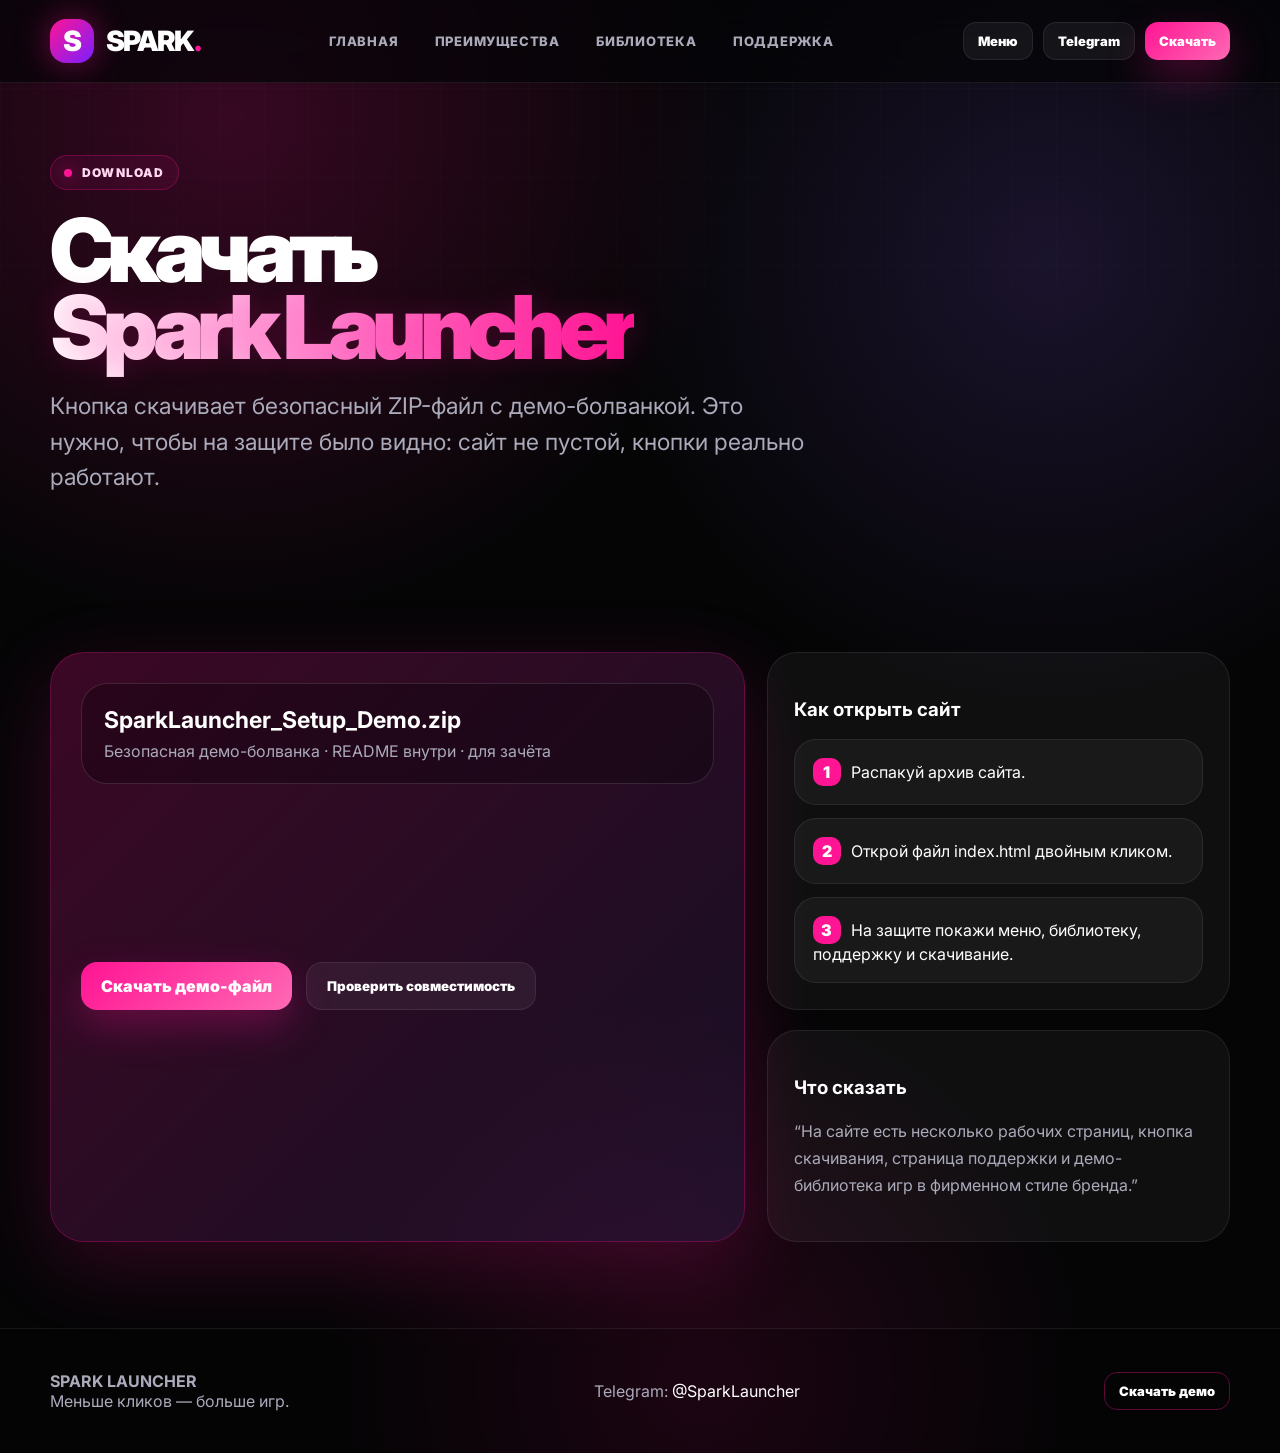
==== download.html @ b0c420d9 "SITE" ====
<!DOCTYPE html>
<html lang="ru">
<head>
  <meta charset="UTF-8">
  <meta name="viewport" content="width=device-width, initial-scale=1.0">
  <title>Скачать | Spark Launcher</title>
  <meta name="description" content="Скачать демо-болванку Spark Launcher для показа сайта на зачёте.">
  <link rel="preconnect" href="https://fonts.googleapis.com">
  <link rel="preconnect" href="https://fonts.gstatic.com" crossorigin>
  <link href="https://fonts.googleapis.com/css2?family=Inter:wght@400;600;700;800;900&display=swap" rel="stylesheet">
  <link rel="stylesheet" href="assets/css/style.css">
</head>
<body>
  <nav class="nav">
    <div class="wrap nav-inner">
      <a class="logo" href="index.html" aria-label="Spark Launcher главная">
        <span class="logo-mark">S</span><span>SPARK<span class="logo-dot">.</span></span>
      </a>
      <div class="nav-links" data-menu>
        <a href="index.html">Главная</a>
        <a href="features.html">Преимущества</a>
        <a href="library.html">Библиотека</a>
        <a href="support.html">Поддержка</a>
      </div>
      <div class="nav-actions">
        <button class="btn btn-ghost btn-small mobile-toggle" data-menu-toggle type="button">Меню</button>
        <a class="btn btn-ghost btn-small desktop-only" href="https://t.me/SparkLauncher" target="_blank" rel="noopener">Telegram</a>
        <a class="btn btn-primary btn-small" href="download.html">Скачать</a>
      </div>
    </div>
  </nav>
  <main>
    <section class="page-hero">
      <div class="wrap">
        <div class="kicker">Download</div>
        <h1>Скачать<br><span class="gradient-text">Spark Launcher</span></h1>
        <p class="lead">Кнопка скачивает безопасный ZIP-файл с демо-болванкой. Это нужно, чтобы на защите было видно: сайт не пустой, кнопки реально работают.</p>
      </div>
    </section>
    <section class="section">
      <div class="wrap download-box">
        <div class="download-visual">
          <div>
            <div class="file-card">
              <b>SparkLauncher_Setup_Demo.zip</b>
              <span style="color:var(--muted)">Безопасная демо-болванка · README внутри · для зачёта</span>
            </div>
          </div>
          <div class="hero-actions">
            <a class="btn btn-primary" href="downloads/SparkLauncher_Setup_Demo.zip" download data-download-toast>Скачать демо-файл</a>
            <button class="btn btn-ghost" type="button" data-check-compat>Проверить совместимость</button>
          </div>
          <p data-compat-result style="color:var(--muted);min-height:24px;margin:0"></p>
        </div>
        <div class="mini-panels">
          <div class="mini-panel">
            <h3>Как открыть сайт</h3>
            <div class="steps">
              <div class="step">Распакуй архив сайта.</div>
              <div class="step">Открой файл index.html двойным кликом.</div>
              <div class="step">На защите покажи меню, библиотеку, поддержку и скачивание.</div>
            </div>
          </div>
          <div class="mini-panel">
            <h3>Что сказать</h3>
            <p style="color:var(--muted);line-height:1.7">“На сайте есть несколько рабочих страниц, кнопка скачивания, страница поддержки и демо-библиотека игр в фирменном стиле бренда.”</p>
          </div>
        </div>
      </div>
    </section>
  </main>

  <footer class="footer">
    <div class="wrap footer-grid">
      <div><b>SPARK LAUNCHER</b><br><span>Меньше кликов — больше игр.</span></div>
      <div>Telegram: <a href="https://t.me/SparkLauncher" target="_blank" rel="noopener">@SparkLauncher</a></div>
      <a href="download.html" class="btn btn-line btn-small">Скачать демо</a>
    </div>
  </footer>
  <div class="toast" role="status" aria-live="polite"></div>
  <script src="assets/js/main.js"></script>
</body>
</html>
---- assets/css/style.css ----
:root{
  --bg:#050506;
  --bg-2:#090910;
  --panel:#111118;
  --panel-2:#171721;
  --line:rgba(255,255,255,.08);
  --text:#fff;
  --muted:#aaaaba;
  --muted-2:#777786;
  --pink:#ff1493;
  --pink-2:#ff69b4;
  --pink-3:#ff2daa;
  --purple:#8b5cf6;
  --ok:#43ffb2;
  --shadow:0 24px 80px rgba(255,20,147,.18);
  --radius:28px;
}

*{box-sizing:border-box}
html{scroll-behavior:smooth}
body{
  margin:0;
  font-family:Inter,Arial,sans-serif;
  color:var(--text);
  background:
    radial-gradient(circle at 18% 8%, rgba(255,20,147,.20), transparent 30%),
    radial-gradient(circle at 82% 18%, rgba(139,92,246,.16), transparent 28%),
    radial-gradient(circle at 55% 95%, rgba(255,20,147,.12), transparent 25%),
    var(--bg);
  min-height:100vh;
  overflow-x:hidden;
}

body::before{
  content:"";
  position:fixed;
  inset:0;
  pointer-events:none;
  background-image:
    linear-gradient(rgba(255,255,255,.025) 1px,transparent 1px),
    linear-gradient(90deg,rgba(255,255,255,.025) 1px,transparent 1px);
  background-size:44px 44px;
  mask-image:linear-gradient(to bottom,rgba(0,0,0,.7),transparent 80%);
  z-index:-3;
}

body::after{
  content:"";
  position:fixed;
  inset:0;
  pointer-events:none;
  background:linear-gradient(90deg,transparent,rgba(255,20,147,.045),transparent);
  transform:translateX(-100%);
  animation:scan 7s infinite;
  z-index:-2;
}

@keyframes scan{0%{transform:translateX(-100%)}45%,100%{transform:translateX(100%)}}
@keyframes float{0%,100%{transform:translateY(0)}50%{transform:translateY(-14px)}}
@keyframes pulseGlow{0%,100%{box-shadow:0 0 22px rgba(255,20,147,.2)}50%{box-shadow:0 0 48px rgba(255,20,147,.42)}}
@keyframes fadeUp{from{opacity:0;transform:translateY(18px)}to{opacity:1;transform:translateY(0)}}

.wrap{width:min(1180px,calc(100% - 40px));margin:0 auto}

.nav{
  position:sticky;
  top:0;
  z-index:50;
  backdrop-filter:blur(18px);
  background:rgba(5,5,8,.72);
  border-bottom:1px solid var(--line);
}
.nav-inner{height:82px;display:flex;align-items:center;justify-content:space-between;gap:20px}
.logo{display:flex;align-items:center;gap:12px;text-decoration:none;color:#fff;font-weight:900;letter-spacing:-.06em;font-size:28px}
.logo-mark{
  width:44px;height:44px;border-radius:16px;
  display:grid;place-items:center;
  background:linear-gradient(135deg,var(--pink),#7b1fff);
  box-shadow:0 0 34px rgba(255,20,147,.44);
  letter-spacing:-.05em;
}
.logo-dot{color:var(--pink)}
.nav-links{display:flex;gap:8px;align-items:center}
.nav-links a{
  color:var(--muted);
  text-decoration:none;
  font-size:13px;
  font-weight:800;
  text-transform:uppercase;
  letter-spacing:.06em;
  padding:12px 14px;
  border-radius:14px;
  transition:.22s ease;
}
.nav-links a:hover,.nav-links a.active{color:#fff;background:rgba(255,255,255,.06)}
.nav-actions{display:flex;align-items:center;gap:10px}
.mobile-toggle{display:none}

.btn{
  appearance:none;
  border:0;
  cursor:pointer;
  text-decoration:none;
  display:inline-flex;
  align-items:center;
  justify-content:center;
  gap:10px;
  min-height:48px;
  padding:0 20px;
  border-radius:16px;
  font-weight:900;
  color:#fff;
  transition:.22s ease;
  font-family:inherit;
  white-space:nowrap;
}
.btn-primary{
  background:linear-gradient(135deg,var(--pink),var(--pink-2));
  box-shadow:0 16px 40px rgba(255,20,147,.28);
}
.btn-primary:hover{transform:translateY(-2px) scale(1.02);box-shadow:0 20px 55px rgba(255,20,147,.38)}
.btn-ghost{background:rgba(255,255,255,.06);border:1px solid rgba(255,255,255,.08);color:#fff}
.btn-ghost:hover{background:rgba(255,255,255,.11);border-color:rgba(255,20,147,.35)}
.btn-line{background:transparent;border:1px solid rgba(255,20,147,.36);color:#fff}
.btn-line:hover{background:rgba(255,20,147,.12);border-color:var(--pink)}
.btn-small{min-height:38px;padding:0 14px;border-radius:13px;font-size:13px}

.hero{position:relative;padding:92px 0 66px;min-height:calc(100vh - 82px);display:flex;align-items:center}
.hero-grid{display:grid;grid-template-columns:1.03fr .97fr;gap:54px;align-items:center}
.kicker{
  display:inline-flex;align-items:center;gap:10px;
  padding:9px 13px;
  border-radius:999px;
  color:#ffd7ef;
  font-size:12px;font-weight:900;letter-spacing:.1em;text-transform:uppercase;
  border:1px solid rgba(255,20,147,.28);
  background:rgba(255,20,147,.08);
}
.kicker::before{content:"";width:8px;height:8px;border-radius:50%;background:var(--pink);box-shadow:0 0 18px var(--pink)}
h1{font-size:clamp(58px,8vw,118px);line-height:.88;margin:22px 0 22px;letter-spacing:-.075em;font-weight:950}
.gradient-text{background:linear-gradient(90deg,#fff,#ff7dcb,var(--pink));-webkit-background-clip:text;background-clip:text;color:transparent;text-shadow:0 0 30px rgba(255,20,147,.18)}
.lead{font-size:clamp(18px,2.4vw,23px);line-height:1.55;color:var(--muted);max-width:640px;margin:0 0 34px}
.hero-actions{display:flex;gap:14px;flex-wrap:wrap;align-items:center}
.note{color:var(--muted-2);font-size:13px;margin-top:17px;letter-spacing:.08em;text-transform:uppercase}
.stats{display:grid;grid-template-columns:repeat(3,1fr);gap:14px;margin-top:44px;max-width:650px}
.stat{padding:18px;border-radius:22px;background:rgba(255,255,255,.045);border:1px solid var(--line)}
.stat strong{display:block;font-size:26px;color:#fff;letter-spacing:-.06em}
.stat span{font-size:13px;color:var(--muted-2)}

.launcher-card{
  position:relative;
  border:1px solid rgba(255,255,255,.10);
  background:linear-gradient(180deg,rgba(255,255,255,.09),rgba(255,255,255,.035));
  border-radius:34px;
  padding:16px;
  box-shadow:var(--shadow);
  animation:float 5s ease-in-out infinite;
}
.launcher-card::before{
  content:"";position:absolute;inset:-1px;border-radius:35px;padding:1px;
  background:linear-gradient(135deg,rgba(255,20,147,.88),transparent 32%,rgba(139,92,246,.55));
  -webkit-mask:linear-gradient(#000 0 0) content-box,linear-gradient(#000 0 0);
  -webkit-mask-composite:xor;mask-composite:exclude;pointer-events:none;
}
.window{overflow:hidden;border-radius:24px;background:#09090e;border:1px solid rgba(255,255,255,.08)}
.window-top{height:52px;display:flex;align-items:center;justify-content:space-between;padding:0 18px;border-bottom:1px solid rgba(255,255,255,.07);background:rgba(255,255,255,.03)}
.dots{display:flex;gap:8px}.dots i{width:11px;height:11px;border-radius:50%;display:block;background:var(--pink)}.dots i:nth-child(2){background:#ffbd2e}.dots i:nth-child(3){background:#28d45c}
.window-title{font-size:12px;color:var(--muted);font-weight:800;letter-spacing:.08em;text-transform:uppercase}
.window-body{display:grid;grid-template-columns:170px 1fr;min-height:450px}
.side{border-right:1px solid rgba(255,255,255,.07);padding:18px;background:rgba(255,255,255,.025)}
.side-item{display:flex;align-items:center;gap:10px;color:var(--muted);font-size:13px;font-weight:800;padding:12px;border-radius:14px;margin-bottom:7px}
.side-item.active{background:rgba(255,20,147,.14);color:#fff;border:1px solid rgba(255,20,147,.24)}
.main-panel{padding:20px}
.game-grid{display:grid;grid-template-columns:repeat(2,1fr);gap:14px}
.game-card{min-height:128px;border-radius:20px;background:linear-gradient(135deg,rgba(255,20,147,.25),rgba(139,92,246,.12)),#14141b;border:1px solid rgba(255,255,255,.08);padding:16px;display:flex;flex-direction:column;justify-content:space-between;position:relative;overflow:hidden}
.game-card::after{content:"";position:absolute;right:-40px;top:-40px;width:110px;height:110px;border-radius:50%;background:rgba(255,255,255,.09)}
.game-card b{font-size:16px;position:relative}.game-card span{font-size:12px;color:#ddd;position:relative}
.neon-line{height:8px;width:100%;border-radius:99px;background:linear-gradient(90deg,var(--pink),var(--purple),transparent);margin:18px 0;box-shadow:0 0 30px rgba(255,20,147,.4)}
.sync-box{display:flex;justify-content:space-between;gap:14px;align-items:center;border-radius:20px;padding:16px;background:rgba(255,255,255,.045);border:1px solid rgba(255,255,255,.08);margin-top:15px}
.sync-icons{display:flex;gap:8px}.sync-icons i{font-style:normal;width:34px;height:34px;border-radius:12px;display:grid;place-items:center;background:rgba(255,255,255,.08);font-size:12px;font-weight:900}

.section{padding:86px 0}
.section-head{display:flex;align-items:end;justify-content:space-between;gap:24px;margin-bottom:28px}
.eyebrow{color:var(--pink-2);font-weight:900;text-transform:uppercase;letter-spacing:.12em;font-size:12px;margin-bottom:10px}
h2{font-size:clamp(34px,4.5vw,62px);line-height:.95;letter-spacing:-.065em;margin:0}
.section-head p{color:var(--muted);max-width:480px;line-height:1.6;margin:0}
.cards{display:grid;grid-template-columns:repeat(3,1fr);gap:18px}
.card{background:linear-gradient(180deg,rgba(255,255,255,.065),rgba(255,255,255,.032));border:1px solid rgba(255,255,255,.08);border-radius:var(--radius);padding:26px;transition:.22s ease;position:relative;overflow:hidden}
.card:hover{transform:translateY(-5px);border-color:rgba(255,20,147,.36);box-shadow:0 20px 60px rgba(255,20,147,.11)}
.card .icon{width:54px;height:54px;border-radius:18px;display:grid;place-items:center;background:rgba(255,20,147,.12);border:1px solid rgba(255,20,147,.22);font-size:24px;margin-bottom:18px}
.card h3{font-size:22px;margin:0 0 9px;letter-spacing:-.04em}.card p{color:var(--muted);line-height:1.58;margin:0 0 18px}.card a{position:relative;z-index:2}

.price-panel{display:grid;grid-template-columns:1fr .75fr;gap:20px;align-items:stretch}
.price-card{padding:34px;border-radius:34px;background:linear-gradient(135deg,rgba(255,20,147,.22),rgba(139,92,246,.11)),rgba(255,255,255,.05);border:1px solid rgba(255,20,147,.24);box-shadow:var(--shadow)}
.price{font-size:78px;font-weight:950;letter-spacing:-.08em;line-height:1;margin:12px 0}.price small{font-size:24px;color:var(--muted)}
.list{display:grid;gap:12px;margin:24px 0}.list div{display:flex;gap:12px;align-items:flex-start;color:var(--muted);line-height:1.45}.check{color:var(--ok);font-weight:900}
.mini-panels{display:grid;gap:20px}.mini-panel{border-radius:30px;background:rgba(255,255,255,.045);border:1px solid var(--line);padding:26px}

.page-hero{padding:72px 0 36px}.page-hero h1{font-size:clamp(48px,7vw,88px)}.page-hero .lead{max-width:760px}
.feature-row{display:grid;grid-template-columns:.75fr 1fr;gap:22px;margin:22px 0;align-items:stretch}.feature-number{font-size:72px;font-weight:950;color:rgba(255,20,147,.42);letter-spacing:-.08em}.feature-content{border-radius:30px;padding:26px;border:1px solid var(--line);background:rgba(255,255,255,.045)}

.filters{display:flex;gap:10px;flex-wrap:wrap;margin-bottom:22px}.filter-btn.active{background:linear-gradient(135deg,var(--pink),var(--pink-2));border-color:transparent}.library-grid{display:grid;grid-template-columns:repeat(3,1fr);gap:18px}.library-game{padding:20px;border-radius:28px;border:1px solid var(--line);background:linear-gradient(135deg,rgba(255,20,147,.16),rgba(255,255,255,.035));min-height:230px;display:flex;flex-direction:column;justify-content:space-between;transition:.2s ease}.library-game:hover{transform:translateY(-4px);border-color:rgba(255,20,147,.34)}.cover{height:86px;border-radius:20px;background:radial-gradient(circle at 20% 20%,rgba(255,255,255,.26),transparent 28%),linear-gradient(135deg,var(--pink),#3911a8);margin-bottom:16px}.tag{display:inline-flex;border-radius:99px;padding:6px 10px;background:rgba(255,255,255,.075);color:#ddd;font-size:12px;font-weight:800}.game-actions{display:flex;gap:9px;margin-top:18px}

.faq{display:grid;gap:12px}.faq-item{border-radius:22px;border:1px solid var(--line);background:rgba(255,255,255,.045);overflow:hidden}.faq-q{width:100%;display:flex;justify-content:space-between;gap:16px;padding:20px;background:transparent;border:0;color:#fff;font:inherit;font-weight:900;cursor:pointer;text-align:left}.faq-a{display:none;color:var(--muted);line-height:1.6;padding:0 20px 20px}.faq-item.open .faq-a{display:block}.faq-item.open .faq-q span:last-child{transform:rotate(45deg)}

.form{display:grid;gap:13px}.input,.textarea{width:100%;border-radius:17px;border:1px solid var(--line);background:rgba(0,0,0,.24);color:#fff;padding:15px 16px;font:inherit;outline:none}.input:focus,.textarea:focus{border-color:rgba(255,20,147,.55);box-shadow:0 0 0 4px rgba(255,20,147,.08)}.textarea{min-height:120px;resize:vertical}

.download-box{display:grid;grid-template-columns:1.2fr .8fr;gap:22px;align-items:stretch}.download-visual{border-radius:34px;border:1px solid rgba(255,20,147,.25);background:linear-gradient(135deg,rgba(255,20,147,.22),rgba(139,92,246,.12));padding:30px;min-height:330px;display:flex;flex-direction:column;justify-content:space-between;box-shadow:var(--shadow);animation:pulseGlow 4s ease-in-out infinite}.file-card{padding:22px;border-radius:26px;background:rgba(0,0,0,.28);border:1px solid rgba(255,255,255,.12)}.file-card b{font-size:23px;display:block;margin-bottom:7px}.steps{counter-reset:step;display:grid;gap:13px}.step{counter-increment:step;border-radius:22px;background:rgba(255,255,255,.045);border:1px solid var(--line);padding:18px}.step::before{content:counter(step);display:inline-grid;place-items:center;width:28px;height:28px;border-radius:10px;background:var(--pink);font-weight:900;margin-right:10px}

.footer{padding:42px 0;border-top:1px solid var(--line);background:rgba(0,0,0,.18);color:var(--muted)}.footer-grid{display:flex;justify-content:space-between;gap:24px;align-items:center;flex-wrap:wrap}.footer a{color:#fff;text-decoration:none}
.toast{position:fixed;right:20px;bottom:20px;z-index:99;background:#111118;border:1px solid rgba(255,20,147,.36);box-shadow:0 18px 50px rgba(0,0,0,.45);border-radius:20px;padding:16px 18px;color:#fff;max-width:360px;transform:translateY(20px);opacity:0;pointer-events:none;transition:.22s ease}.toast.show{opacity:1;transform:translateY(0)}

.fade-up{animation:fadeUp .55s ease both}
.delay-1{animation-delay:.08s}.delay-2{animation-delay:.16s}.delay-3{animation-delay:.24s}

@media(max-width:980px){
  .hero-grid,.price-panel,.download-box,.feature-row{grid-template-columns:1fr}
  .hero{padding-top:54px}.launcher-card{animation:none}.cards,.library-grid{grid-template-columns:1fr 1fr}.window-body{grid-template-columns:1fr}.side{display:none}.section-head{display:block}.section-head p{margin-top:16px}.nav-links{position:fixed;left:20px;right:20px;top:92px;display:none;flex-direction:column;background:#101018;border:1px solid var(--line);border-radius:22px;padding:12px}.nav-links.open{display:flex}.mobile-toggle{display:inline-flex}.nav-actions .desktop-only{display:none}
}
@media(max-width:640px){
  .wrap{width:min(100% - 24px,1180px)}.nav-inner{height:72px}.logo{font-size:22px}.logo-mark{width:38px;height:38px;border-radius:14px}.hero-actions,.game-actions{flex-direction:column;align-items:stretch}.btn{width:100%}.stats,.cards,.library-grid,.game-grid{grid-template-columns:1fr}.window-body{min-height:auto}.main-panel{padding:14px}.hero{min-height:auto}.section{padding:58px 0}.price{font-size:58px}
}
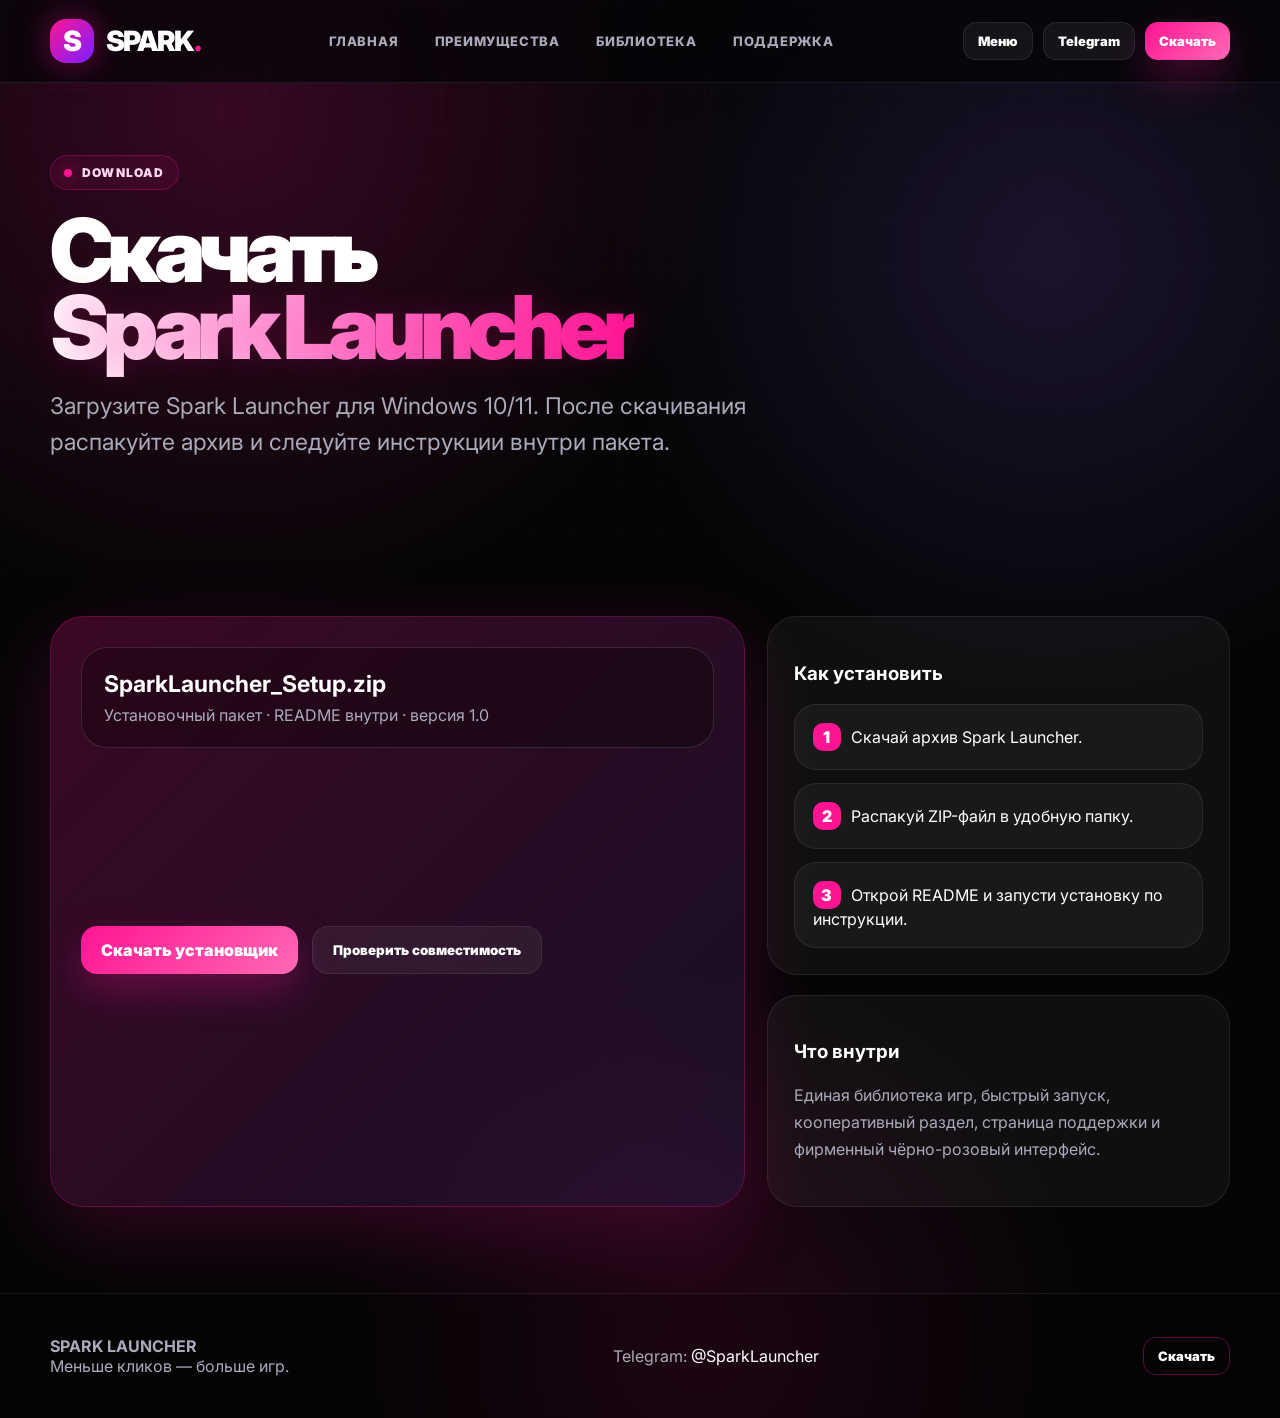
==== commit f5bedb6b: "new site" ====
--- a/download.html
+++ b/download.html
@@ -4,7 +4,7 @@
   <meta charset="UTF-8">
   <meta name="viewport" content="width=device-width, initial-scale=1.0">
   <title>Скачать | Spark Launcher</title>
-  <meta name="description" content="Скачать демо-болванку Spark Launcher для показа сайта на зачёте.">
+  <meta name="description" content="Скачать установочный пакет Spark Launcher для Windows 10/11.">
   <link rel="preconnect" href="https://fonts.googleapis.com">
   <link rel="preconnect" href="https://fonts.gstatic.com" crossorigin>
   <link href="https://fonts.googleapis.com/css2?family=Inter:wght@400;600;700;800;900&display=swap" rel="stylesheet">
@@ -34,7 +34,7 @@
       <div class="wrap">
         <div class="kicker">Download</div>
         <h1>Скачать<br><span class="gradient-text">Spark Launcher</span></h1>
-        <p class="lead">Кнопка скачивает безопасный ZIP-файл с демо-болванкой. Это нужно, чтобы на защите было видно: сайт не пустой, кнопки реально работают.</p>
+        <p class="lead">Загрузите Spark Launcher для Windows 10/11. После скачивания распакуйте архив и следуйте инструкции внутри пакета.</p>
       </div>
     </section>
     <section class="section">
@@ -42,28 +42,28 @@
         <div class="download-visual">
           <div>
             <div class="file-card">
-              <b>SparkLauncher_Setup_Demo.zip</b>
-              <span style="color:var(--muted)">Безопасная демо-болванка · README внутри · для зачёта</span>
+              <b>SparkLauncher_Setup.zip</b>
+              <span style="color:var(--muted)">Установочный пакет · README внутри · версия 1.0</span>
             </div>
           </div>
           <div class="hero-actions">
-            <a class="btn btn-primary" href="downloads/SparkLauncher_Setup_Demo.zip" download data-download-toast>Скачать демо-файл</a>
+            <a class="btn btn-primary" href="downloads/SparkLauncher_Setup.zip" download data-download-toast>Скачать установщик</a>
             <button class="btn btn-ghost" type="button" data-check-compat>Проверить совместимость</button>
           </div>
           <p data-compat-result style="color:var(--muted);min-height:24px;margin:0"></p>
         </div>
         <div class="mini-panels">
           <div class="mini-panel">
-            <h3>Как открыть сайт</h3>
+            <h3>Как установить</h3>
             <div class="steps">
-              <div class="step">Распакуй архив сайта.</div>
-              <div class="step">Открой файл index.html двойным кликом.</div>
-              <div class="step">На защите покажи меню, библиотеку, поддержку и скачивание.</div>
+              <div class="step">Скачай архив Spark Launcher.</div>
+              <div class="step">Распакуй ZIP-файл в удобную папку.</div>
+              <div class="step">Открой README и запусти установку по инструкции.</div>
             </div>
           </div>
           <div class="mini-panel">
-            <h3>Что сказать</h3>
-            <p style="color:var(--muted);line-height:1.7">“На сайте есть несколько рабочих страниц, кнопка скачивания, страница поддержки и демо-библиотека игр в фирменном стиле бренда.”</p>
+            <h3>Что внутри</h3>
+            <p style="color:var(--muted);line-height:1.7">Единая библиотека игр, быстрый запуск, кооперативный раздел, страница поддержки и фирменный чёрно-розовый интерфейс.</p>
           </div>
         </div>
       </div>
@@ -74,7 +74,7 @@
     <div class="wrap footer-grid">
       <div><b>SPARK LAUNCHER</b><br><span>Меньше кликов — больше игр.</span></div>
       <div>Telegram: <a href="https://t.me/SparkLauncher" target="_blank" rel="noopener">@SparkLauncher</a></div>
-      <a href="download.html" class="btn btn-line btn-small">Скачать демо</a>
+      <a href="download.html" class="btn btn-line btn-small">Скачать</a>
     </div>
   </footer>
   <div class="toast" role="status" aria-live="polite"></div>
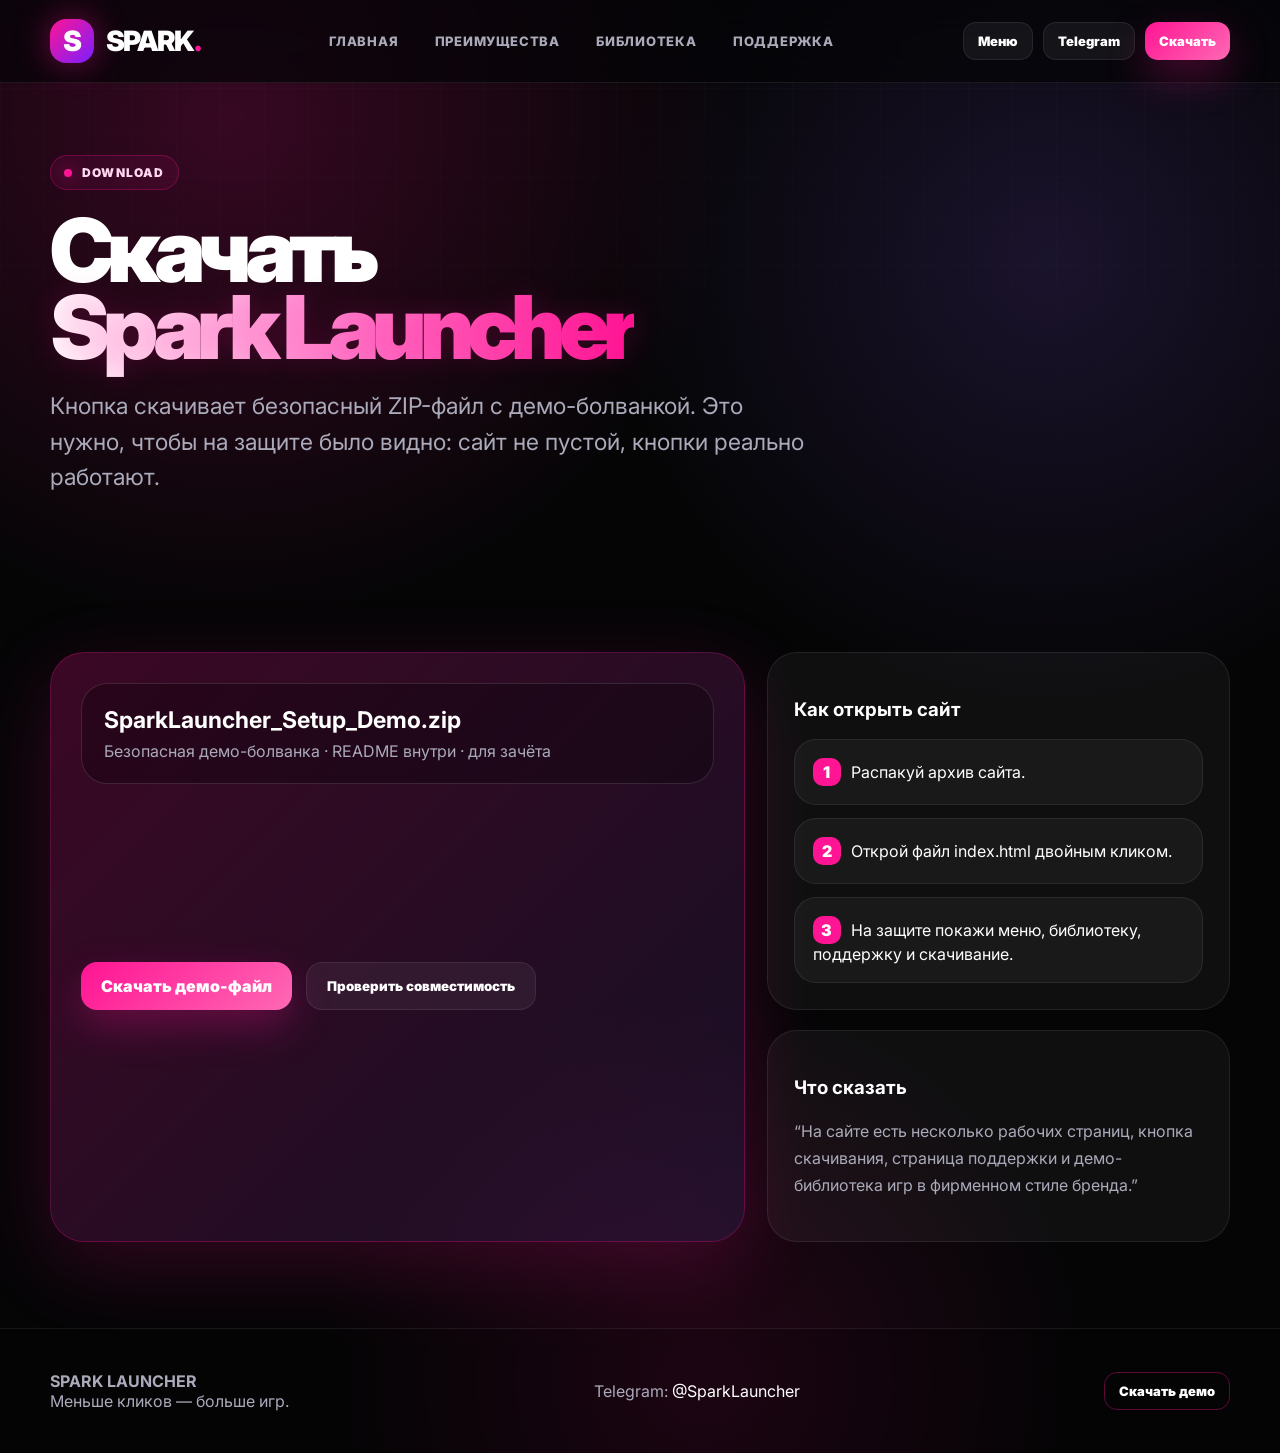
==== commit 035e6940: "Update download.html" ====
--- a/download.html
+++ b/download.html
@@ -4,7 +4,7 @@
   <meta charset="UTF-8">
   <meta name="viewport" content="width=device-width, initial-scale=1.0">
   <title>Скачать | Spark Launcher</title>
-  <meta name="description" content="Скачать установочный пакет Spark Launcher для Windows 10/11.">
+  <meta name="description" content="Скачать демо-болванку Spark Launcher для показа сайта на зачёте.">
   <link rel="preconnect" href="https://fonts.googleapis.com">
   <link rel="preconnect" href="https://fonts.gstatic.com" crossorigin>
   <link href="https://fonts.googleapis.com/css2?family=Inter:wght@400;600;700;800;900&display=swap" rel="stylesheet">
@@ -34,7 +34,7 @@
       <div class="wrap">
         <div class="kicker">Download</div>
         <h1>Скачать<br><span class="gradient-text">Spark Launcher</span></h1>
-        <p class="lead">Загрузите Spark Launcher для Windows 10/11. После скачивания распакуйте архив и следуйте инструкции внутри пакета.</p>
+        <p class="lead">Кнопка скачивает безопасный ZIP-файл с демо-болванкой. Это нужно, чтобы на защите было видно: сайт не пустой, кнопки реально работают.</p>
       </div>
     </section>
     <section class="section">
@@ -42,28 +42,28 @@
         <div class="download-visual">
           <div>
             <div class="file-card">
-              <b>SparkLauncher_Setup.zip</b>
-              <span style="color:var(--muted)">Установочный пакет · README внутри · версия 1.0</span>
+              <b>SparkLauncher_Setup_Demo.zip</b>
+              <span style="color:var(--muted)">Безопасная демо-болванка · README внутри · для зачёта</span>
             </div>
           </div>
           <div class="hero-actions">
-            <a class="btn btn-primary" href="downloads/SparkLauncher_Setup.zip" download data-download-toast>Скачать установщик</a>
+            <a class="btn btn-primary" href="downloads/SparkLauncher_Setup_Demo.zip" download data-download-toast>Скачать демо-файл</a>
             <button class="btn btn-ghost" type="button" data-check-compat>Проверить совместимость</button>
           </div>
           <p data-compat-result style="color:var(--muted);min-height:24px;margin:0"></p>
         </div>
         <div class="mini-panels">
           <div class="mini-panel">
-            <h3>Как установить</h3>
+            <h3>Как открыть сайт</h3>
             <div class="steps">
-              <div class="step">Скачай архив Spark Launcher.</div>
-              <div class="step">Распакуй ZIP-файл в удобную папку.</div>
-              <div class="step">Открой README и запусти установку по инструкции.</div>
+              <div class="step">Распакуй архив сайта.</div>
+              <div class="step">Открой файл index.html двойным кликом.</div>
+              <div class="step">На защите покажи меню, библиотеку, поддержку и скачивание.</div>
             </div>
           </div>
           <div class="mini-panel">
-            <h3>Что внутри</h3>
-            <p style="color:var(--muted);line-height:1.7">Единая библиотека игр, быстрый запуск, кооперативный раздел, страница поддержки и фирменный чёрно-розовый интерфейс.</p>
+            <h3>Что сказать</h3>
+            <p style="color:var(--muted);line-height:1.7">“На сайте есть несколько рабочих страниц, кнопка скачивания, страница поддержки и демо-библиотека игр в фирменном стиле бренда.”</p>
           </div>
         </div>
       </div>
@@ -74,10 +74,10 @@
     <div class="wrap footer-grid">
       <div><b>SPARK LAUNCHER</b><br><span>Меньше кликов — больше игр.</span></div>
       <div>Telegram: <a href="https://t.me/SparkLauncher" target="_blank" rel="noopener">@SparkLauncher</a></div>
-      <a href="download.html" class="btn btn-line btn-small">Скачать</a>
+      <a href="download.html" class="btn btn-line btn-small">Скачать демо</a>
     </div>
   </footer>
   <div class="toast" role="status" aria-live="polite"></div>
   <script src="assets/js/main.js"></script>
 </body>
-</html>+</html>
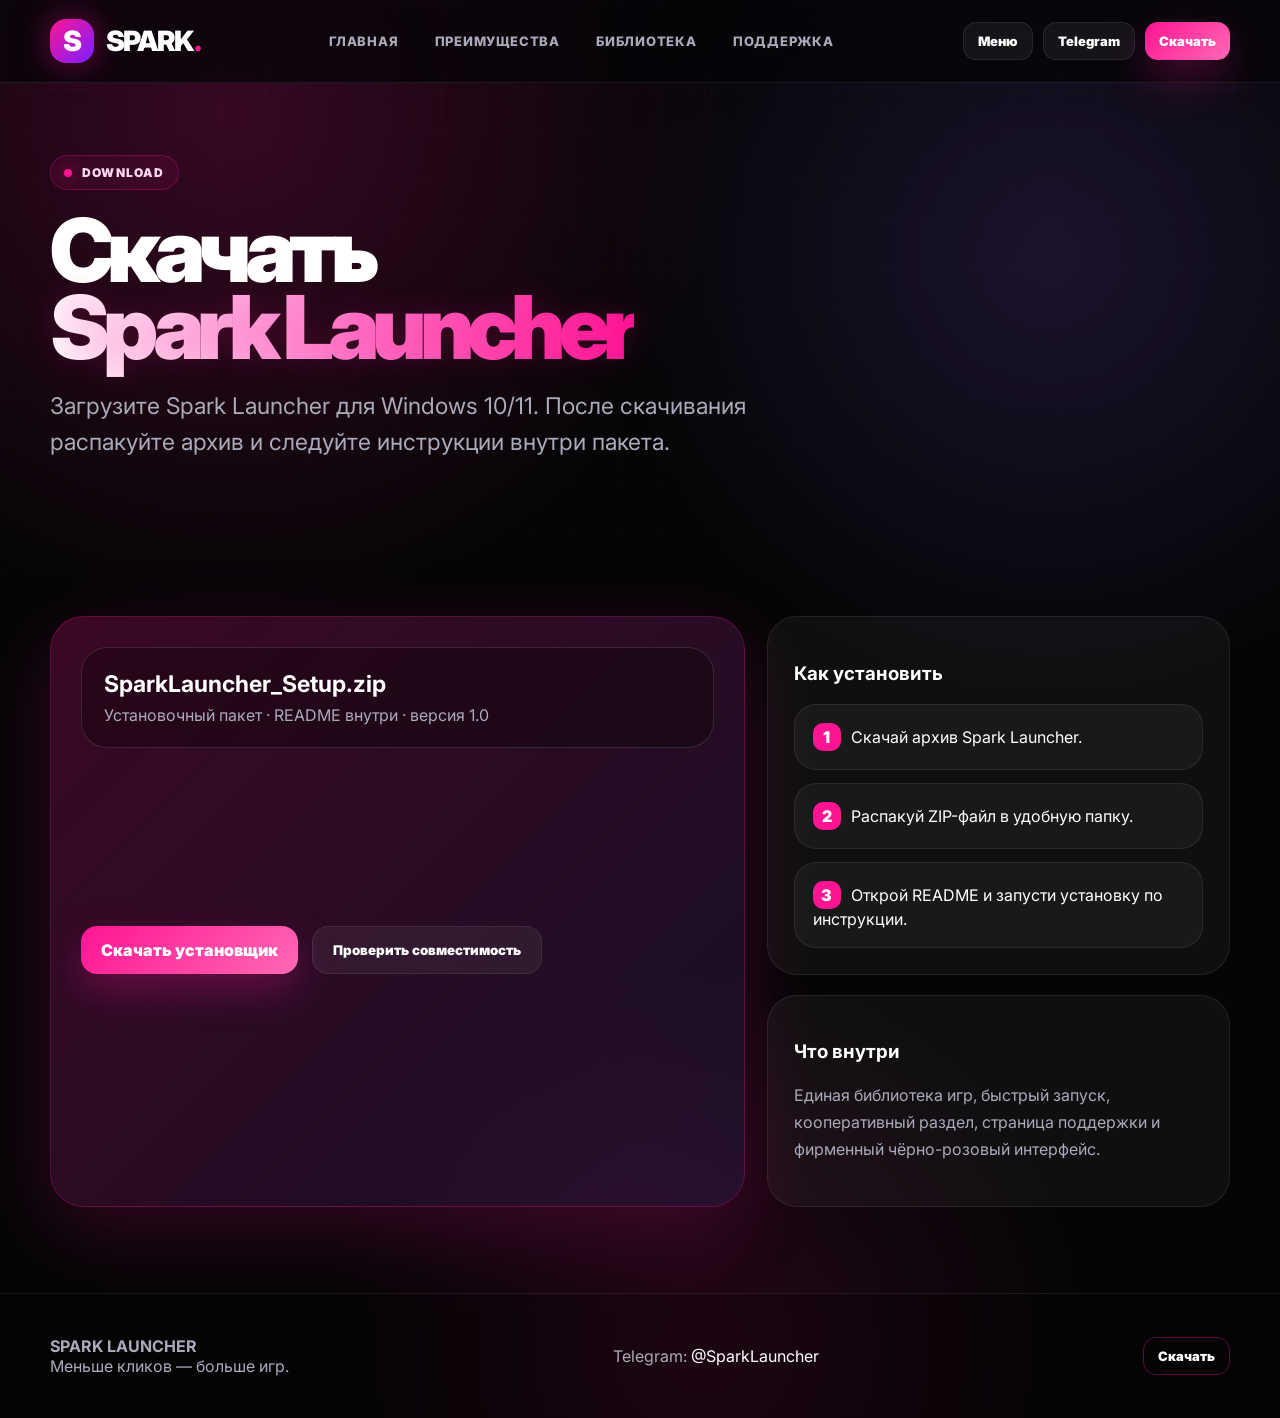
==== commit 009b1765: "Update download.html" ====
--- a/download.html
+++ b/download.html
@@ -4,7 +4,7 @@
   <meta charset="UTF-8">
   <meta name="viewport" content="width=device-width, initial-scale=1.0">
   <title>Скачать | Spark Launcher</title>
-  <meta name="description" content="Скачать демо-болванку Spark Launcher для показа сайта на зачёте.">
+  <meta name="description" content="Скачать установочный пакет Spark Launcher для Windows 10/11.">
   <link rel="preconnect" href="https://fonts.googleapis.com">
   <link rel="preconnect" href="https://fonts.gstatic.com" crossorigin>
   <link href="https://fonts.googleapis.com/css2?family=Inter:wght@400;600;700;800;900&display=swap" rel="stylesheet">
@@ -34,7 +34,7 @@
       <div class="wrap">
         <div class="kicker">Download</div>
         <h1>Скачать<br><span class="gradient-text">Spark Launcher</span></h1>
-        <p class="lead">Кнопка скачивает безопасный ZIP-файл с демо-болванкой. Это нужно, чтобы на защите было видно: сайт не пустой, кнопки реально работают.</p>
+        <p class="lead">Загрузите Spark Launcher для Windows 10/11. После скачивания распакуйте архив и следуйте инструкции внутри пакета.</p>
       </div>
     </section>
     <section class="section">
@@ -42,28 +42,28 @@
         <div class="download-visual">
           <div>
             <div class="file-card">
-              <b>SparkLauncher_Setup_Demo.zip</b>
-              <span style="color:var(--muted)">Безопасная демо-болванка · README внутри · для зачёта</span>
+              <b>SparkLauncher_Setup.zip</b>
+              <span style="color:var(--muted)">Установочный пакет · README внутри · версия 1.0</span>
             </div>
           </div>
           <div class="hero-actions">
-            <a class="btn btn-primary" href="downloads/SparkLauncher_Setup_Demo.zip" download data-download-toast>Скачать демо-файл</a>
+            <a class="btn btn-primary" href="downloads/SparkLauncher_Setup.zip" download data-download-toast>Скачать установщик</a>
             <button class="btn btn-ghost" type="button" data-check-compat>Проверить совместимость</button>
           </div>
           <p data-compat-result style="color:var(--muted);min-height:24px;margin:0"></p>
         </div>
         <div class="mini-panels">
           <div class="mini-panel">
-            <h3>Как открыть сайт</h3>
+            <h3>Как установить</h3>
             <div class="steps">
-              <div class="step">Распакуй архив сайта.</div>
-              <div class="step">Открой файл index.html двойным кликом.</div>
-              <div class="step">На защите покажи меню, библиотеку, поддержку и скачивание.</div>
+              <div class="step">Скачай архив Spark Launcher.</div>
+              <div class="step">Распакуй ZIP-файл в удобную папку.</div>
+              <div class="step">Открой README и запусти установку по инструкции.</div>
             </div>
           </div>
           <div class="mini-panel">
-            <h3>Что сказать</h3>
-            <p style="color:var(--muted);line-height:1.7">“На сайте есть несколько рабочих страниц, кнопка скачивания, страница поддержки и демо-библиотека игр в фирменном стиле бренда.”</p>
+            <h3>Что внутри</h3>
+            <p style="color:var(--muted);line-height:1.7">Единая библиотека игр, быстрый запуск, кооперативный раздел, страница поддержки и фирменный чёрно-розовый интерфейс.</p>
           </div>
         </div>
       </div>
@@ -74,7 +74,7 @@
     <div class="wrap footer-grid">
       <div><b>SPARK LAUNCHER</b><br><span>Меньше кликов — больше игр.</span></div>
       <div>Telegram: <a href="https://t.me/SparkLauncher" target="_blank" rel="noopener">@SparkLauncher</a></div>
-      <a href="download.html" class="btn btn-line btn-small">Скачать демо</a>
+      <a href="download.html" class="btn btn-line btn-small">Скачать</a>
     </div>
   </footer>
   <div class="toast" role="status" aria-live="polite"></div>
